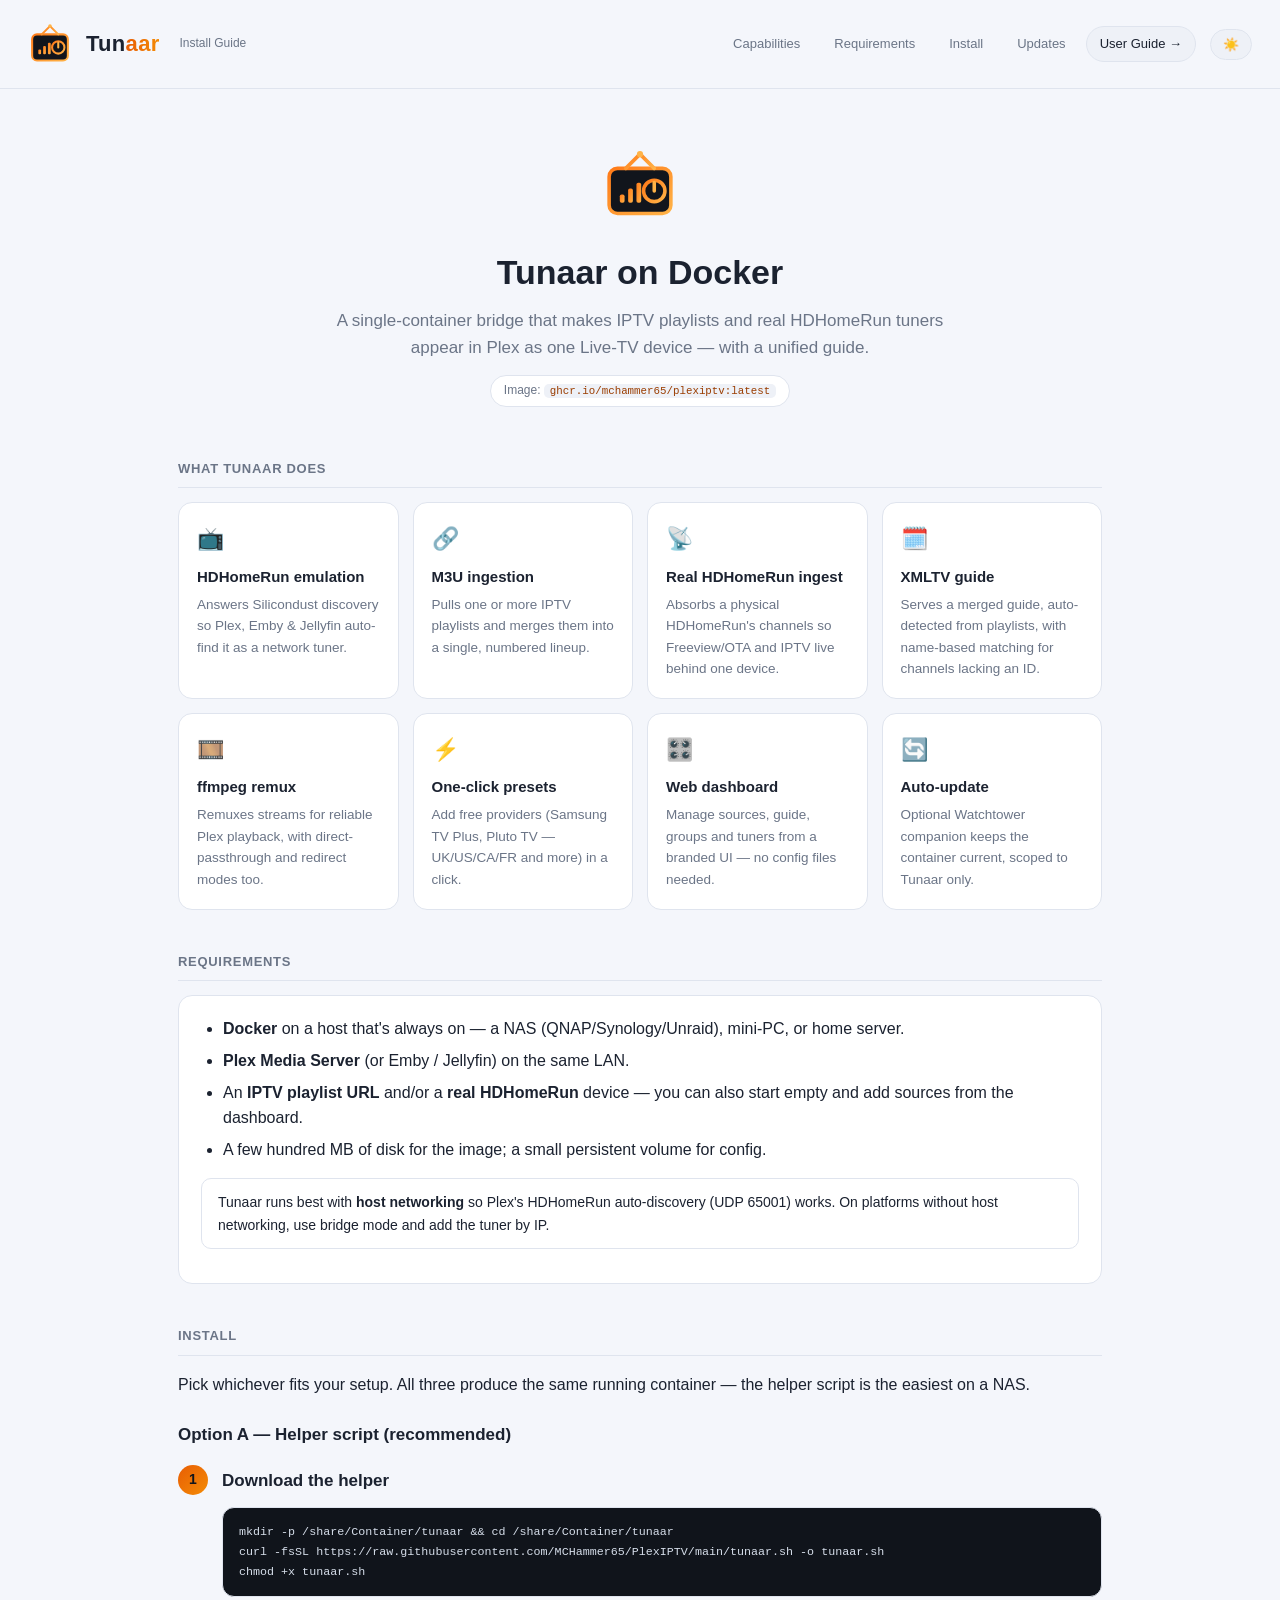
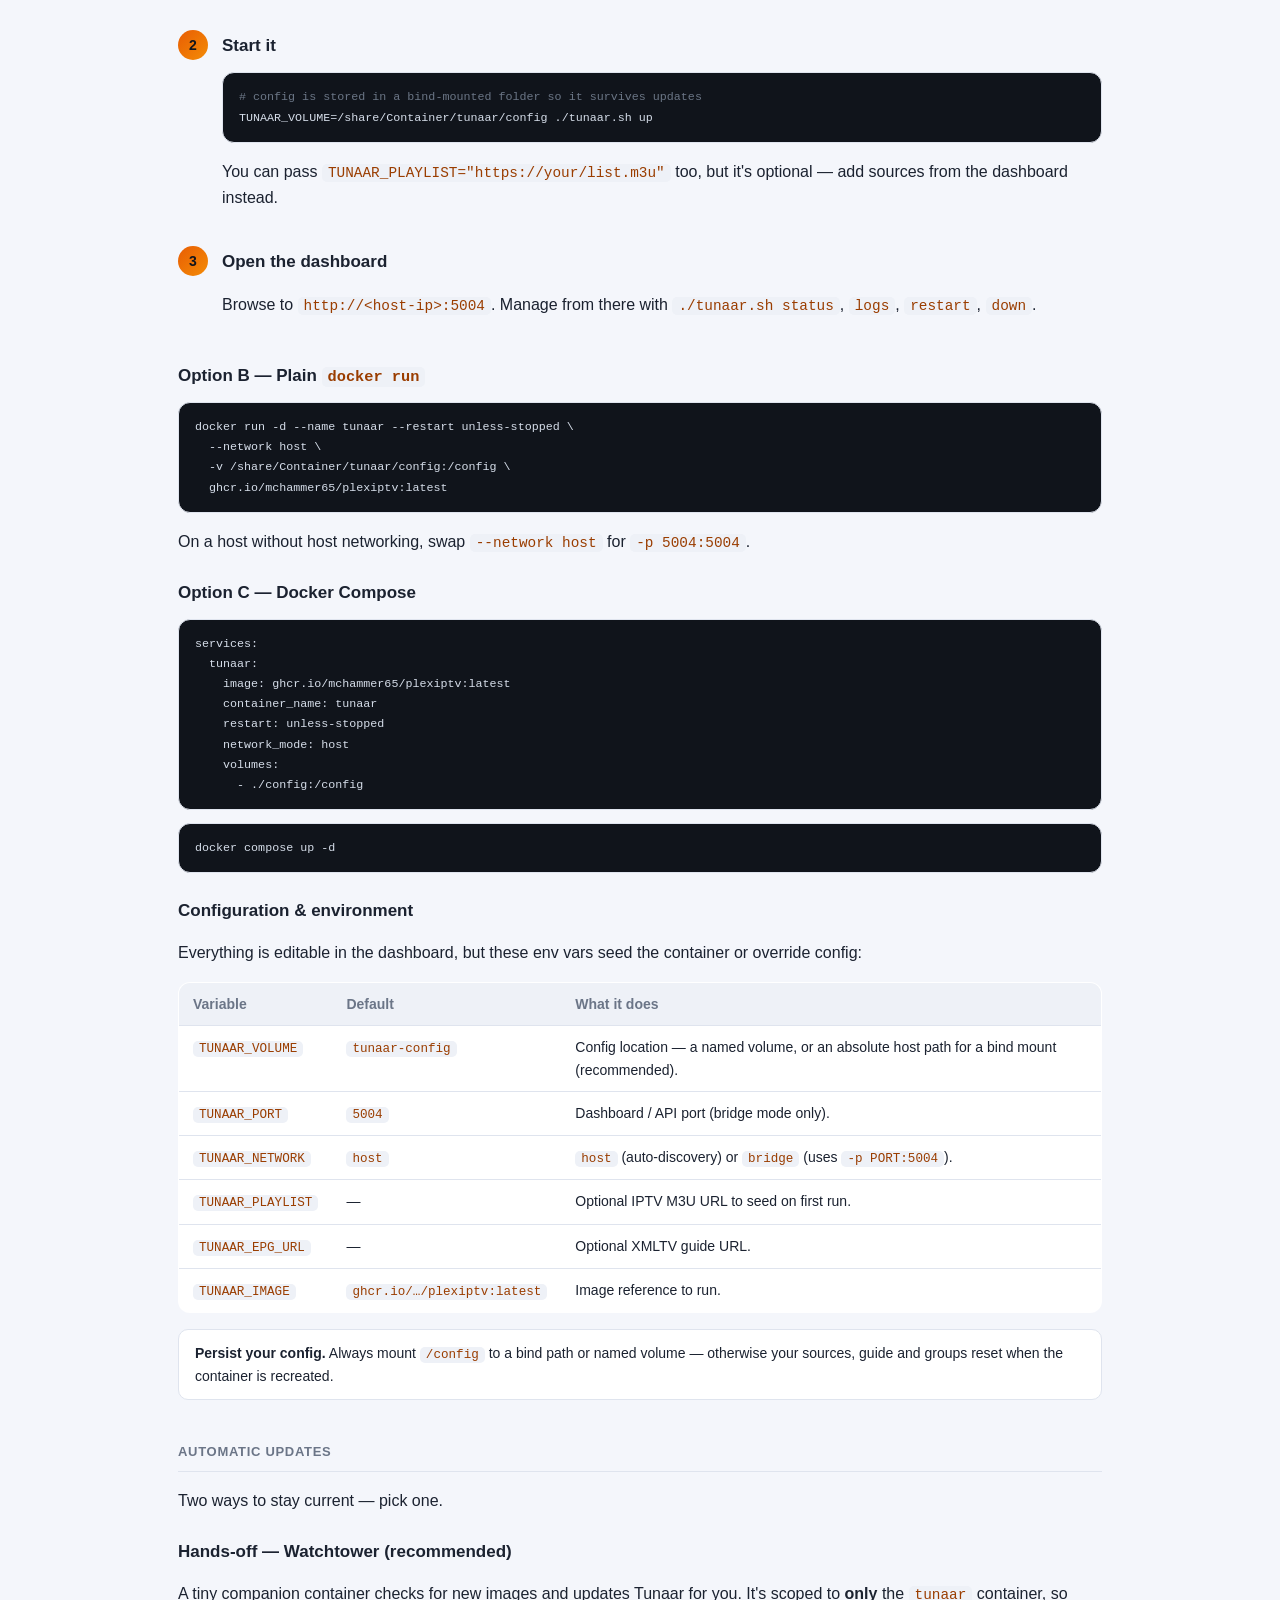
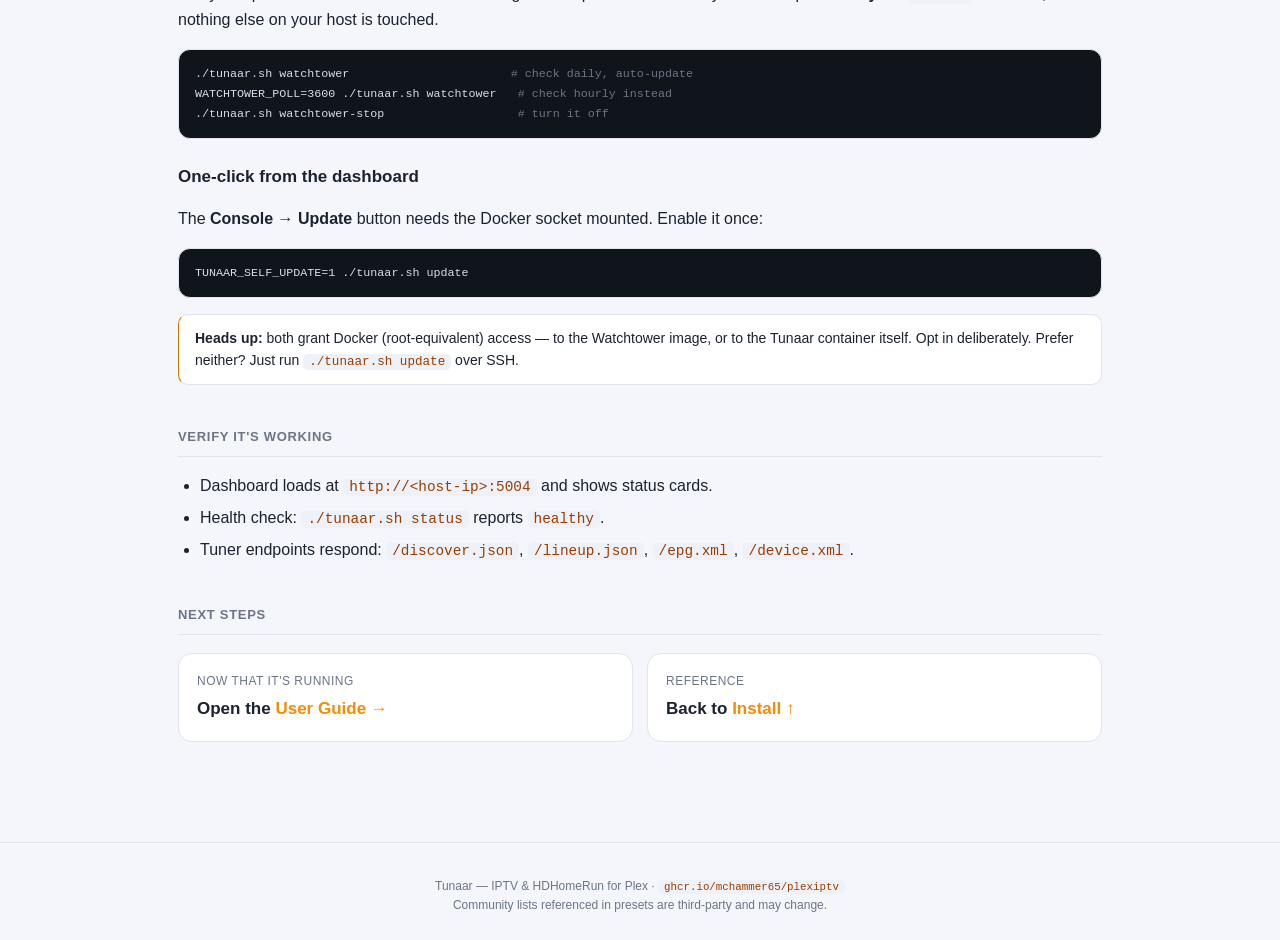
==== docs/install.html @ 4fa31e5b "Add branded HTML install & user guides; more region presets - docs/install.html: branded Docker capa" ====
<!doctype html>
<html lang="en">
<head>
<meta charset="utf-8">
<meta name="viewport" content="width=device-width, initial-scale=1">
<title>Tunaar — Docker Capabilities &amp; Install Guide</title>
<script>
  (function () {
    var s = localStorage.getItem('tunaar-theme');
    if (!s) s = matchMedia('(prefers-color-scheme: light)').matches ? 'light' : 'dark';
    document.documentElement.setAttribute('data-theme', s);
  })();
</script>
<style>
:root{
  --bg:#0c0f14;--bg-glow:#1a2030;--panel:#141923;--panel-2:#1b2230;--line:#273042;
  --text:#e8ecf3;--muted:#8a94a6;--accent:#ff7a18;--accent-2:#ffb347;--ok:#35c46b;
  --warn:#ffb347;--err:#ff5c5c;--code:#ffd9b0;
}
:root[data-theme="light"]{
  --bg:#f4f6fb;--bg-glow:#ffe6cc;--panel:#fff;--panel-2:#eef1f7;--line:#dfe4ee;
  --text:#1b2230;--muted:#6b7587;--accent:#e85d04;--accent-2:#f48c06;--ok:#1f9d57;
  --warn:#c77700;--err:#d64545;--code:#9a3d00;
}
*{box-sizing:border-box}
html{scroll-behavior:smooth}
body{margin:0;font-family:-apple-system,BlinkMacSystemFont,"Segoe UI",Roboto,Helvetica,Arial,sans-serif;
  background:radial-gradient(1200px 600px at 80% -10%,var(--bg-glow) 0%,var(--bg) 55%);
  color:var(--text);min-height:100vh;line-height:1.6}
a{color:var(--accent-2)}
header{display:flex;align-items:center;gap:14px;padding:22px 28px;border-bottom:1px solid var(--line);
  position:sticky;top:0;background:color-mix(in srgb,var(--bg) 88%,transparent);backdrop-filter:blur(8px);z-index:5}
header .logo{width:44px;height:44px}
.brand{font-size:22px;font-weight:700;letter-spacing:.3px}
.brand span{background:linear-gradient(90deg,var(--accent),var(--accent-2));-webkit-background-clip:text;background-clip:text;color:transparent}
.ver{color:var(--muted);font-size:12px;margin-left:6px}
.nav{margin-left:auto;display:flex;gap:6px;flex-wrap:wrap}
.nav a{color:var(--muted);text-decoration:none;font-size:13px;padding:7px 13px;border-radius:999px;border:1px solid transparent}
.nav a:hover{color:var(--text)}
.nav a.cta{border-color:var(--line);background:var(--panel-2);color:var(--text)}
.toggle{background:var(--panel-2);border:1px solid var(--line);color:var(--text);border-radius:999px;
  padding:7px 12px;font-size:13px;cursor:pointer}
.toggle:hover{border-color:var(--accent)}
main{padding:30px 28px 60px;max-width:980px;margin:0 auto}
.hero{text-align:center;padding:28px 0 10px}
.hero h1{font-size:34px;margin:14px 0 8px}
.hero p{color:var(--muted);font-size:17px;max-width:620px;margin:0 auto}
.pill{display:inline-block;margin-top:14px;font-size:12px;color:var(--muted);border:1px solid var(--line);
  border-radius:999px;padding:5px 13px;background:var(--panel)}
h2{font-size:13px;color:var(--muted);text-transform:uppercase;letter-spacing:.7px;margin:42px 0 14px;
  padding-bottom:8px;border-bottom:1px solid var(--line)}
h3{font-size:17px;margin:24px 0 8px}
.cards{display:grid;grid-template-columns:repeat(auto-fit,minmax(220px,1fr));gap:14px}
.card{background:var(--panel);border:1px solid var(--line);border-radius:14px;padding:18px}
.card .ico{font-size:22px}
.card h4{margin:8px 0 5px;font-size:15px}
.card p{margin:0;color:var(--muted);font-size:13.5px}
.panel{background:var(--panel);border:1px solid var(--line);border-radius:14px;padding:4px 22px 18px}
pre{background:#0a0d12;border:1px solid var(--line);border-radius:12px;padding:14px 16px;overflow:auto;
  font-family:ui-monospace,SFMono-Regular,Menlo,Consolas,monospace;font-size:13px;line-height:1.55;color:#d6deea}
:root[data-theme="light"] pre{background:#10141b;color:#d6deea}
code{font-family:ui-monospace,SFMono-Regular,Menlo,Consolas,monospace;font-size:.9em;color:var(--code);
  background:var(--panel-2);padding:1px 6px;border-radius:5px}
pre code{background:none;color:inherit;padding:0}
.cmt{color:#6b7686}
table{width:100%;border-collapse:collapse;background:var(--panel);border:1px solid var(--line);
  border-radius:12px;overflow:hidden;margin-top:6px}
th,td{text-align:left;padding:10px 14px;border-bottom:1px solid var(--line);font-size:14px;vertical-align:top}
th{color:var(--muted);background:var(--panel-2);font-weight:600}
tr:last-child td{border-bottom:none}
.note{border-left:3px solid var(--accent);background:var(--panel);border:1px solid var(--line);
  border-radius:10px;padding:12px 16px;margin:16px 0;font-size:14px}
.note.warn{border-left-color:var(--warn)}
.note b{color:var(--text)}
ol,ul{padding-left:22px}
li{margin:6px 0}
.steps{counter-reset:s;list-style:none;padding:0}
.steps>li{position:relative;padding:0 0 4px 44px;margin:18px 0}
.steps>li::before{counter-increment:s;content:counter(s);position:absolute;left:0;top:-2px;width:30px;height:30px;
  border-radius:50%;background:linear-gradient(135deg,var(--accent),var(--accent-2));color:#11151c;
  font-weight:700;display:flex;align-items:center;justify-content:center;font-size:14px}
.steps>li h3{margin:2px 0 6px}
footer{color:var(--muted);font-size:12px;text-align:center;padding:34px;border-top:1px solid var(--line);margin-top:40px}
.bignav{display:flex;gap:14px;flex-wrap:wrap;margin-top:18px}
.bignav a{flex:1;min-width:220px;text-decoration:none;background:var(--panel);border:1px solid var(--line);
  border-radius:14px;padding:18px;color:var(--text)}
.bignav a:hover{border-color:var(--accent)}
.bignav .k{color:var(--muted);font-size:12px;text-transform:uppercase;letter-spacing:.5px}
.bignav .t{font-size:17px;font-weight:600;margin-top:4px}
.bignav .t span{color:var(--accent-2)}
</style>
</head>
<body>
<header>
  <svg class="logo" xmlns="http://www.w3.org/2000/svg" viewBox="0 0 64 64" role="img" aria-label="Tunaar">
    <defs><linearGradient id="g" x1="0" y1="0" x2="1" y2="1"><stop offset="0" stop-color="#ff7a18"/><stop offset="1" stop-color="#ffb347"/></linearGradient></defs>
    <rect x="6" y="18" width="52" height="38" rx="7" fill="#11151c" stroke="url(#g)" stroke-width="3"/>
    <path d="M20 18 L32 6 L44 18" fill="none" stroke="url(#g)" stroke-width="3" stroke-linecap="round" stroke-linejoin="round"/>
    <circle cx="32" cy="6" r="2.6" fill="#ffb347"/>
    <circle cx="44" cy="37" r="9" fill="none" stroke="url(#g)" stroke-width="3"/>
    <line x1="44" y1="37" x2="44" y2="30" stroke="#ffb347" stroke-width="3" stroke-linecap="round"/>
    <rect x="15" y="40" width="4" height="7" rx="1.5" fill="url(#g)"/>
    <rect x="22" y="35" width="4" height="12" rx="1.5" fill="url(#g)"/>
    <rect x="29" y="30" width="4" height="17" rx="1.5" fill="url(#g)"/>
  </svg>
  <div class="brand">Tun<span>aar</span></div>
  <span class="ver">Install Guide</span>
  <nav class="nav">
    <a href="#capabilities">Capabilities</a>
    <a href="#requirements">Requirements</a>
    <a href="#install">Install</a>
    <a href="#updates">Updates</a>
    <a class="cta" href="user-guide.html">User Guide →</a>
  </nav>
  <button class="toggle" id="tg">🌙</button>
</header>

<main>
  <section class="hero">
    <svg width="76" height="76" xmlns="http://www.w3.org/2000/svg" viewBox="0 0 64 64" aria-hidden="true">
      <use href="#g"/>
      <rect x="6" y="18" width="52" height="38" rx="7" fill="#11151c" stroke="url(#g)" stroke-width="3"/>
      <path d="M20 18 L32 6 L44 18" fill="none" stroke="url(#g)" stroke-width="3" stroke-linecap="round" stroke-linejoin="round"/>
      <circle cx="32" cy="6" r="2.6" fill="#ffb347"/>
      <circle cx="44" cy="37" r="9" fill="none" stroke="url(#g)" stroke-width="3"/>
      <line x1="44" y1="37" x2="44" y2="30" stroke="#ffb347" stroke-width="3" stroke-linecap="round"/>
      <rect x="15" y="40" width="4" height="7" rx="1.5" fill="url(#g)"/>
      <rect x="22" y="35" width="4" height="12" rx="1.5" fill="url(#g)"/>
      <rect x="29" y="30" width="4" height="17" rx="1.5" fill="url(#g)"/>
    </svg>
    <h1>Tunaar on Docker</h1>
    <p>A single-container bridge that makes IPTV playlists and real HDHomeRun tuners
       appear in Plex as one Live-TV device — with a unified guide.</p>
    <div class="pill">Image: <code>ghcr.io/mchammer65/plexiptv:latest</code></div>
  </section>

  <h2 id="capabilities">What Tunaar does</h2>
  <div class="cards">
    <div class="card"><div class="ico">📺</div><h4>HDHomeRun emulation</h4><p>Answers Silicondust discovery so Plex, Emby &amp; Jellyfin auto-find it as a network tuner.</p></div>
    <div class="card"><div class="ico">🔗</div><h4>M3U ingestion</h4><p>Pulls one or more IPTV playlists and merges them into a single, numbered lineup.</p></div>
    <div class="card"><div class="ico">📡</div><h4>Real HDHomeRun ingest</h4><p>Absorbs a physical HDHomeRun's channels so Freeview/OTA and IPTV live behind one device.</p></div>
    <div class="card"><div class="ico">🗓️</div><h4>XMLTV guide</h4><p>Serves a merged guide, auto-detected from playlists, with name-based matching for channels lacking an ID.</p></div>
    <div class="card"><div class="ico">🎞️</div><h4>ffmpeg remux</h4><p>Remuxes streams for reliable Plex playback, with direct-passthrough and redirect modes too.</p></div>
    <div class="card"><div class="ico">⚡</div><h4>One-click presets</h4><p>Add free providers (Samsung TV Plus, Pluto TV — UK/US/CA/FR and more) in a click.</p></div>
    <div class="card"><div class="ico">🎛️</div><h4>Web dashboard</h4><p>Manage sources, guide, groups and tuners from a branded UI — no config files needed.</p></div>
    <div class="card"><div class="ico">🔄</div><h4>Auto-update</h4><p>Optional Watchtower companion keeps the container current, scoped to Tunaar only.</p></div>
  </div>

  <h2 id="requirements">Requirements</h2>
  <div class="panel">
    <ul>
      <li><b>Docker</b> on a host that's always on — a NAS (QNAP/Synology/Unraid), mini-PC, or home server.</li>
      <li><b>Plex Media Server</b> (or Emby / Jellyfin) on the same LAN.</li>
      <li>An <b>IPTV playlist URL</b> and/or a <b>real HDHomeRun</b> device — you can also start empty and add sources from the dashboard.</li>
      <li>A few hundred MB of disk for the image; a small persistent volume for config.</li>
    </ul>
    <div class="note">Tunaar runs best with <b>host networking</b> so Plex's HDHomeRun auto-discovery (UDP 65001) works. On platforms without host networking, use bridge mode and add the tuner by IP.</div>
  </div>

  <h2 id="install">Install</h2>
  <p>Pick whichever fits your setup. All three produce the same running container — the helper script is the easiest on a NAS.</p>

  <h3>Option A — Helper script (recommended)</h3>
  <ol class="steps">
    <li>
      <h3>Download the helper</h3>
      <pre><code>mkdir -p /share/Container/tunaar &amp;&amp; cd /share/Container/tunaar
curl -fsSL https://raw.githubusercontent.com/MCHammer65/PlexIPTV/main/tunaar.sh -o tunaar.sh
chmod +x tunaar.sh</code></pre>
    </li>
    <li>
      <h3>Start it</h3>
      <pre><code><span class="cmt"># config is stored in a bind-mounted folder so it survives updates</span>
TUNAAR_VOLUME=/share/Container/tunaar/config ./tunaar.sh up</code></pre>
      <p>You can pass <code>TUNAAR_PLAYLIST="https://your/list.m3u"</code> too, but it's optional — add sources from the dashboard instead.</p>
    </li>
    <li>
      <h3>Open the dashboard</h3>
      <p>Browse to <code>http://&lt;host-ip&gt;:5004</code>. Manage from there with <code>./tunaar.sh status</code>, <code>logs</code>, <code>restart</code>, <code>down</code>.</p>
    </li>
  </ol>

  <h3>Option B — Plain <code>docker run</code></h3>
  <pre><code>docker run -d --name tunaar --restart unless-stopped \
  --network host \
  -v /share/Container/tunaar/config:/config \
  ghcr.io/mchammer65/plexiptv:latest</code></pre>
  <p>On a host without host networking, swap <code>--network host</code> for <code>-p 5004:5004</code>.</p>

  <h3>Option C — Docker Compose</h3>
  <pre><code>services:
  tunaar:
    image: ghcr.io/mchammer65/plexiptv:latest
    container_name: tunaar
    restart: unless-stopped
    network_mode: host
    volumes:
      - ./config:/config</code></pre>
  <pre><code>docker compose up -d</code></pre>

  <h3>Configuration &amp; environment</h3>
  <p>Everything is editable in the dashboard, but these env vars seed the container or override config:</p>
  <table>
    <tr><th>Variable</th><th>Default</th><th>What it does</th></tr>
    <tr><td><code>TUNAAR_VOLUME</code></td><td><code>tunaar-config</code></td><td>Config location — a named volume, or an absolute host path for a bind mount (recommended).</td></tr>
    <tr><td><code>TUNAAR_PORT</code></td><td><code>5004</code></td><td>Dashboard / API port (bridge mode only).</td></tr>
    <tr><td><code>TUNAAR_NETWORK</code></td><td><code>host</code></td><td><code>host</code> (auto-discovery) or <code>bridge</code> (uses <code>-p PORT:5004</code>).</td></tr>
    <tr><td><code>TUNAAR_PLAYLIST</code></td><td>—</td><td>Optional IPTV M3U URL to seed on first run.</td></tr>
    <tr><td><code>TUNAAR_EPG_URL</code></td><td>—</td><td>Optional XMLTV guide URL.</td></tr>
    <tr><td><code>TUNAAR_IMAGE</code></td><td><code>ghcr.io/…/plexiptv:latest</code></td><td>Image reference to run.</td></tr>
  </table>
  <div class="note"><b>Persist your config.</b> Always mount <code>/config</code> to a bind path or named volume — otherwise your sources, guide and groups reset when the container is recreated.</div>

  <h2 id="updates">Automatic updates</h2>
  <p>Two ways to stay current — pick one.</p>

  <h3>Hands-off — Watchtower (recommended)</h3>
  <p>A tiny companion container checks for new images and updates Tunaar for you. It's scoped to <b>only</b> the <code>tunaar</code> container, so nothing else on your host is touched.</p>
  <pre><code>./tunaar.sh watchtower                       <span class="cmt"># check daily, auto-update</span>
WATCHTOWER_POLL=3600 ./tunaar.sh watchtower   <span class="cmt"># check hourly instead</span>
./tunaar.sh watchtower-stop                   <span class="cmt"># turn it off</span></code></pre>

  <h3>One-click from the dashboard</h3>
  <p>The <b>Console → Update</b> button needs the Docker socket mounted. Enable it once:</p>
  <pre><code>TUNAAR_SELF_UPDATE=1 ./tunaar.sh update</code></pre>
  <div class="note warn"><b>Heads up:</b> both grant Docker (root-equivalent) access — to the Watchtower image, or to the Tunaar container itself. Opt in deliberately. Prefer neither? Just run <code>./tunaar.sh update</code> over SSH.</div>

  <h2>Verify it's working</h2>
  <ul>
    <li>Dashboard loads at <code>http://&lt;host-ip&gt;:5004</code> and shows status cards.</li>
    <li>Health check: <code>./tunaar.sh status</code> reports <code>healthy</code>.</li>
    <li>Tuner endpoints respond: <code>/discover.json</code>, <code>/lineup.json</code>, <code>/epg.xml</code>, <code>/device.xml</code>.</li>
  </ul>

  <h2>Next steps</h2>
  <div class="bignav">
    <a href="user-guide.html"><div class="k">Now that it's running</div><div class="t">Open the <span>User Guide →</span></div></a>
    <a href="#install"><div class="k">Reference</div><div class="t">Back to <span>Install ↑</span></div></a>
  </div>
</main>

<footer>
  Tunaar — IPTV &amp; HDHomeRun for Plex · <code>ghcr.io/mchammer65/plexiptv</code><br>
  Community lists referenced in presets are third-party and may change.
</footer>

<script>
  var t=document.getElementById('tg');
  function paint(){t.textContent=document.documentElement.getAttribute('data-theme')==='light'?'☀️':'🌙';}
  paint();
  t.addEventListener('click',function(){
    var n=document.documentElement.getAttribute('data-theme')==='light'?'dark':'light';
    document.documentElement.setAttribute('data-theme',n);
    localStorage.setItem('tunaar-theme',n);paint();
  });
</script>
</body>
</html>
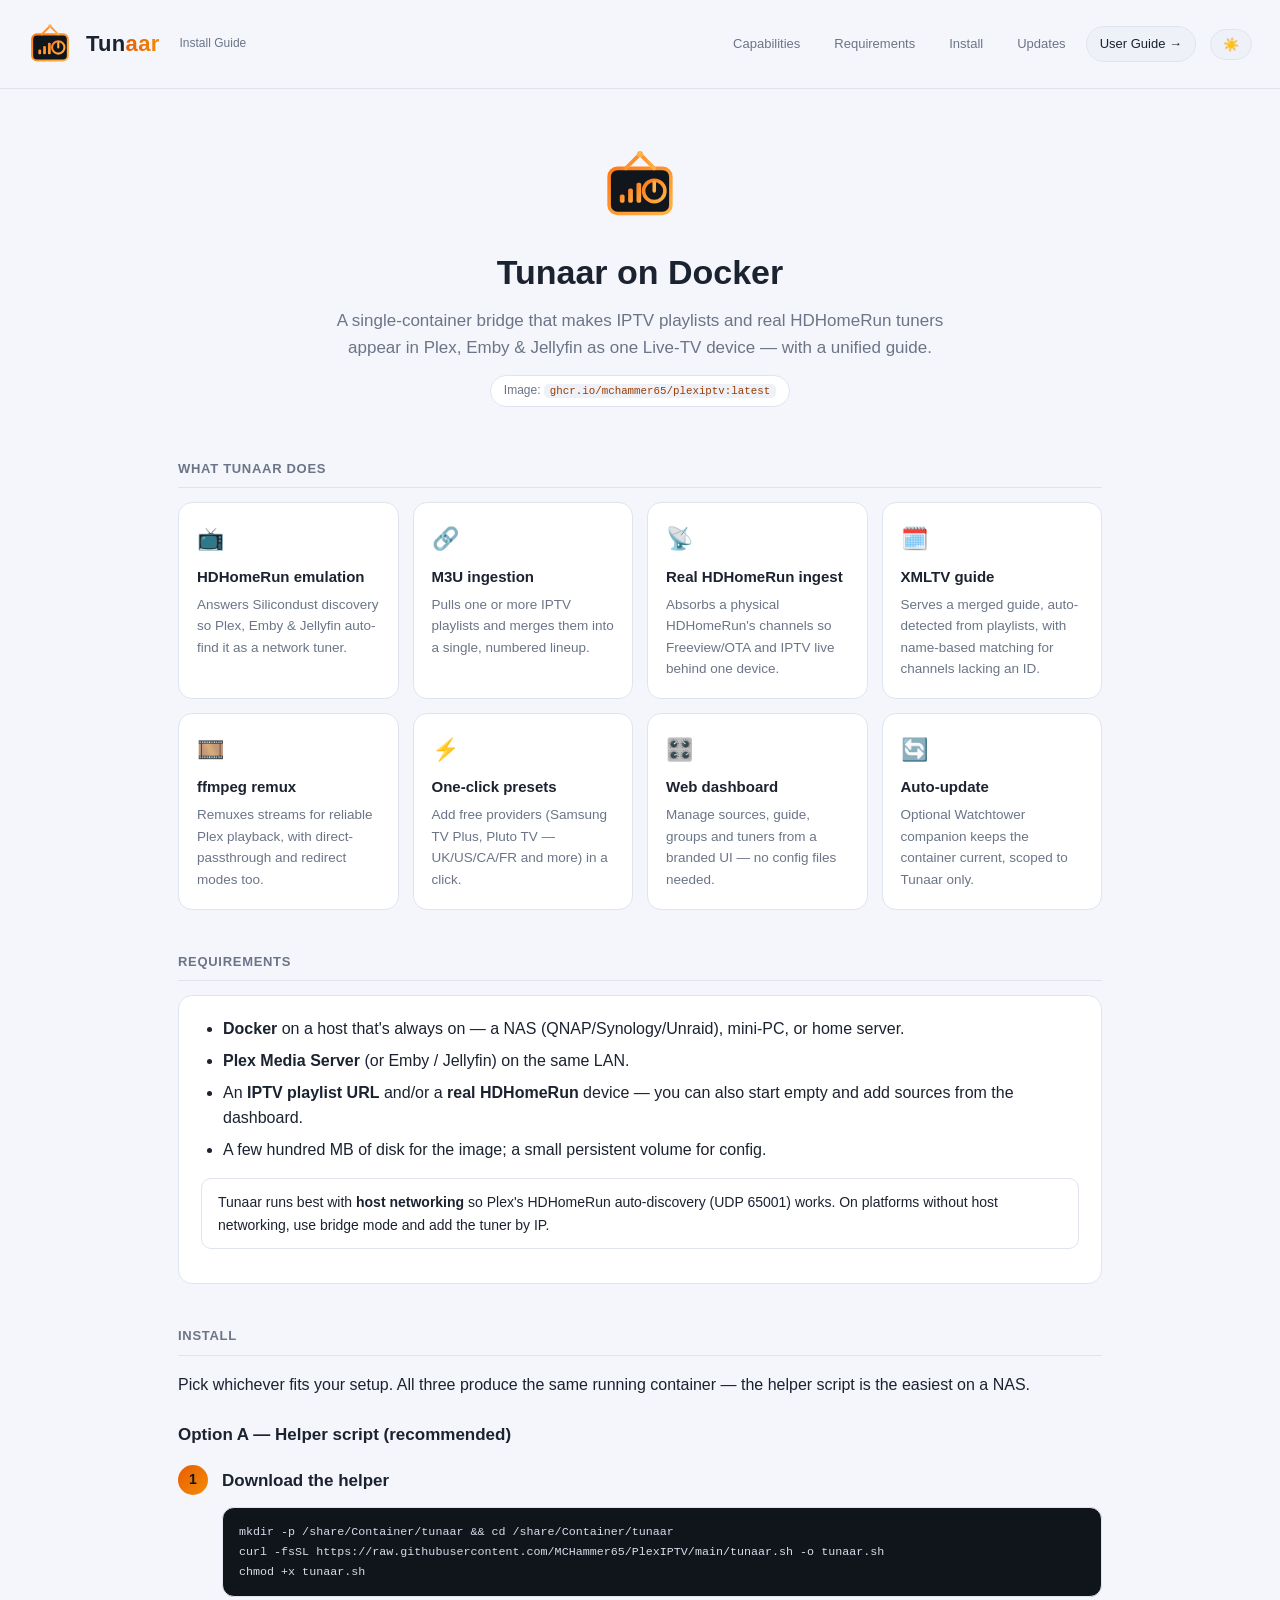
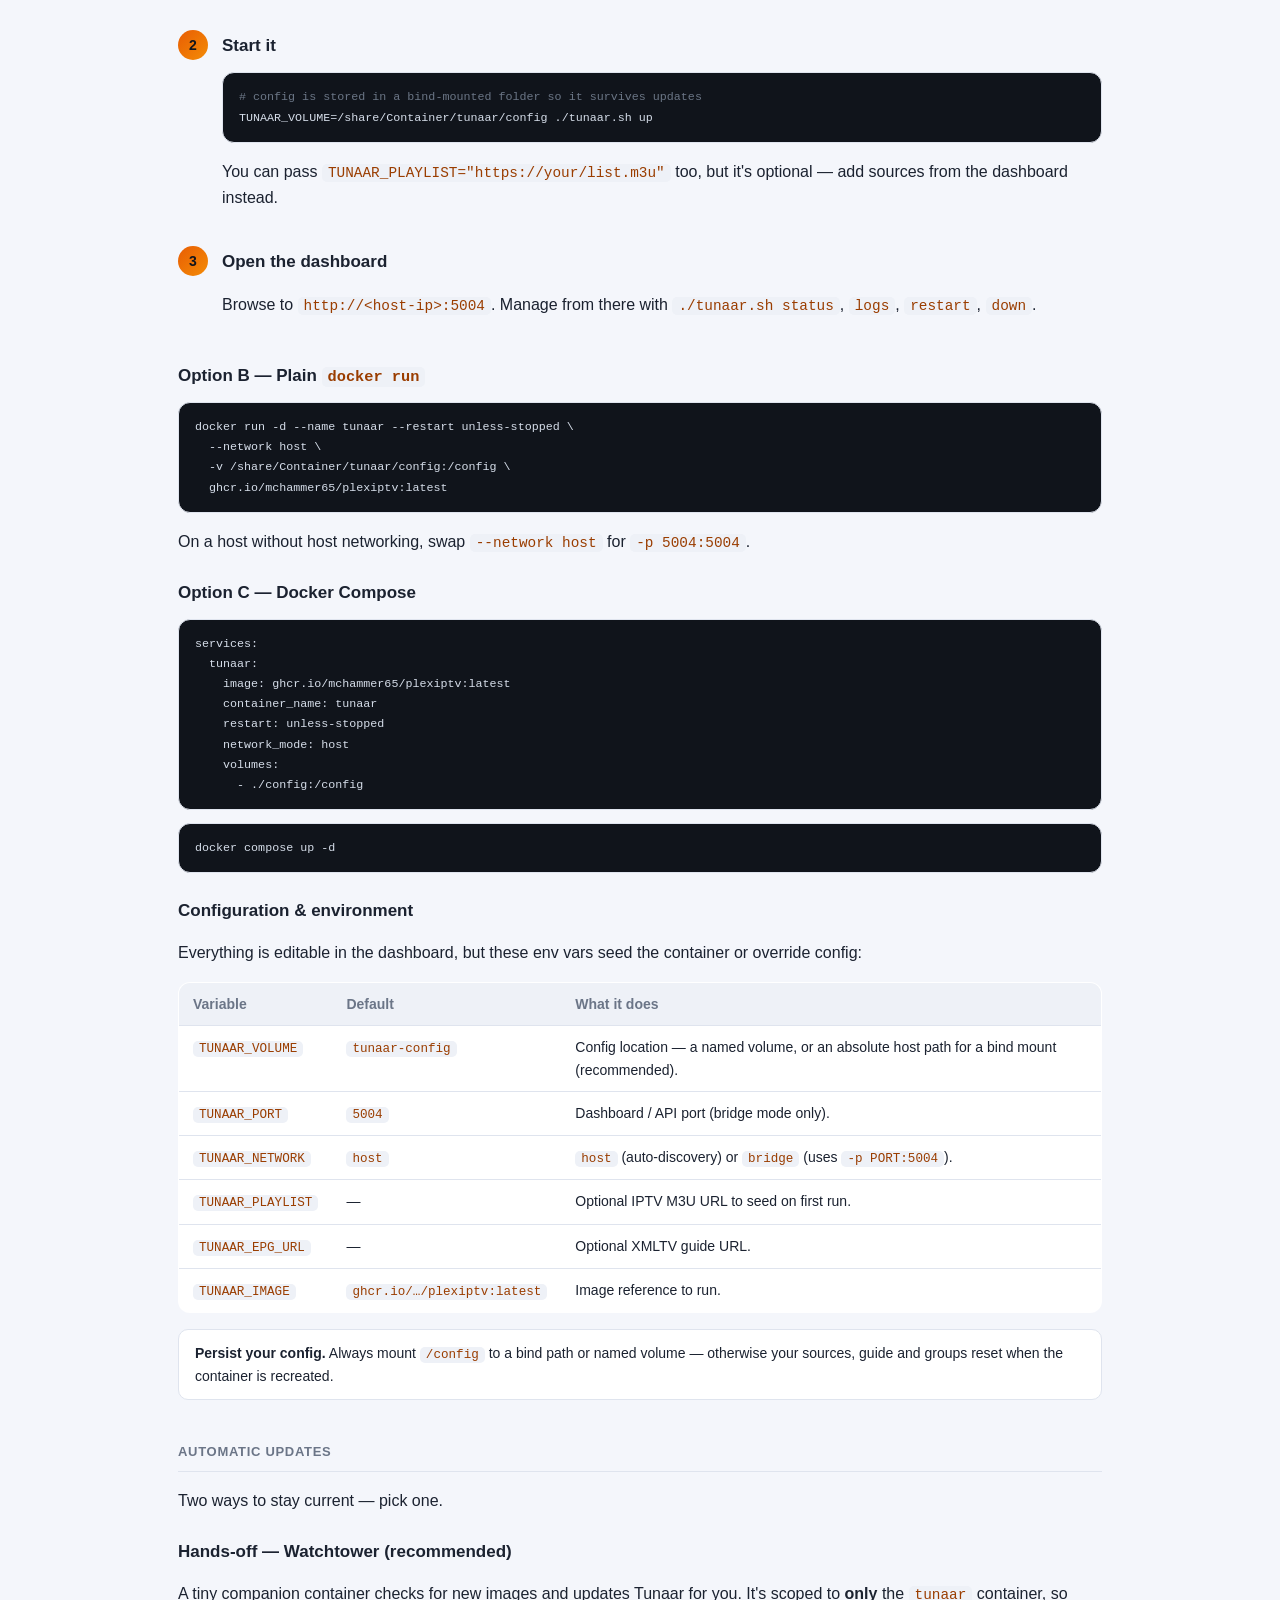
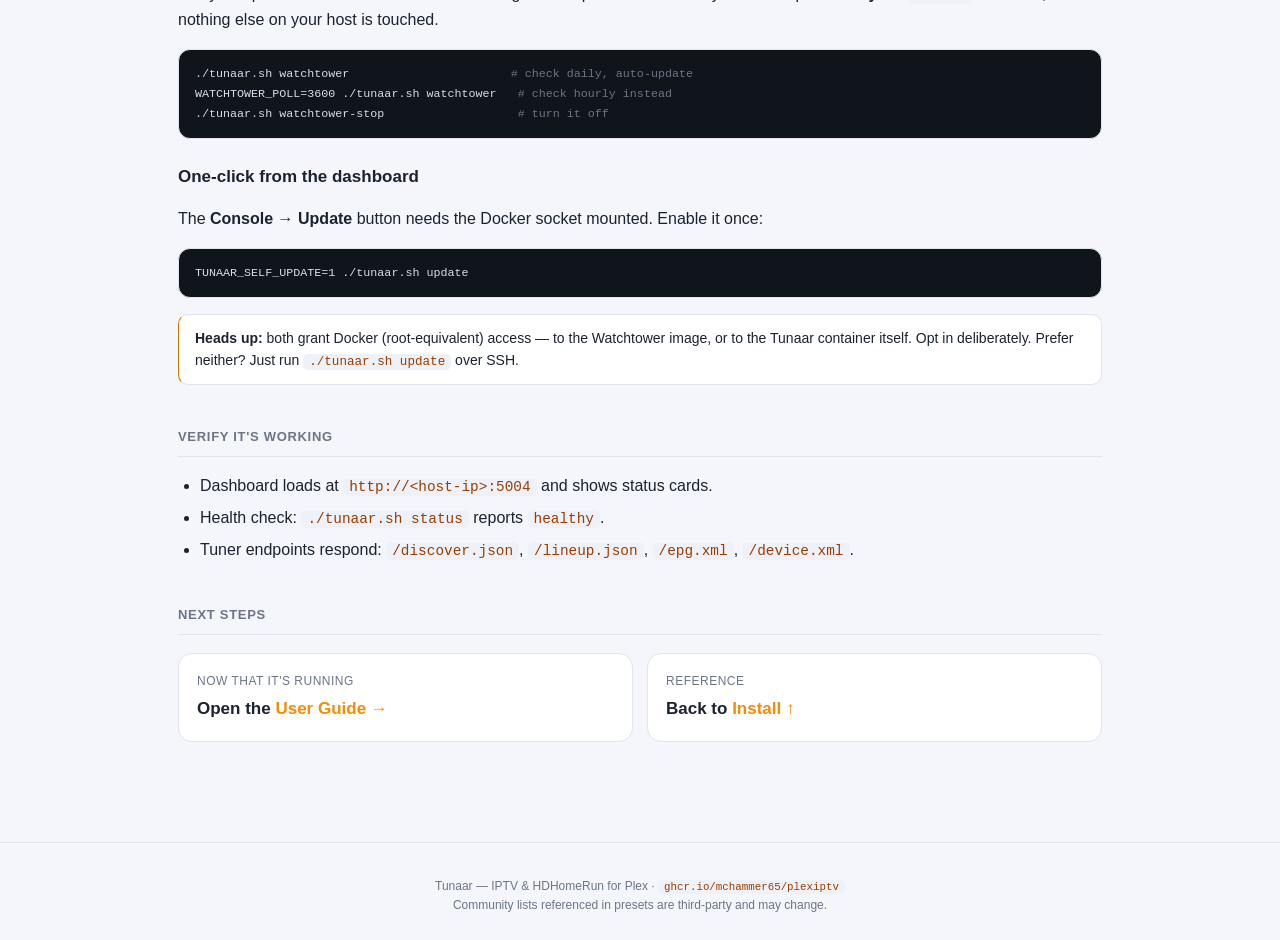
==== commit e6339604: "docs: document native Jellyfin & Emby support Tunaar's HDHomeRun + XMLTV emulation is ingested nativ" ====
--- a/docs/install.html
+++ b/docs/install.html
@@ -130,7 +130,7 @@
     </svg>
     <h1>Tunaar on Docker</h1>
     <p>A single-container bridge that makes IPTV playlists and real HDHomeRun tuners
-       appear in Plex as one Live-TV device — with a unified guide.</p>
+       appear in Plex, Emby &amp; Jellyfin as one Live-TV device — with a unified guide.</p>
     <div class="pill">Image: <code>ghcr.io/mchammer65/plexiptv:latest</code></div>
   </section>
 
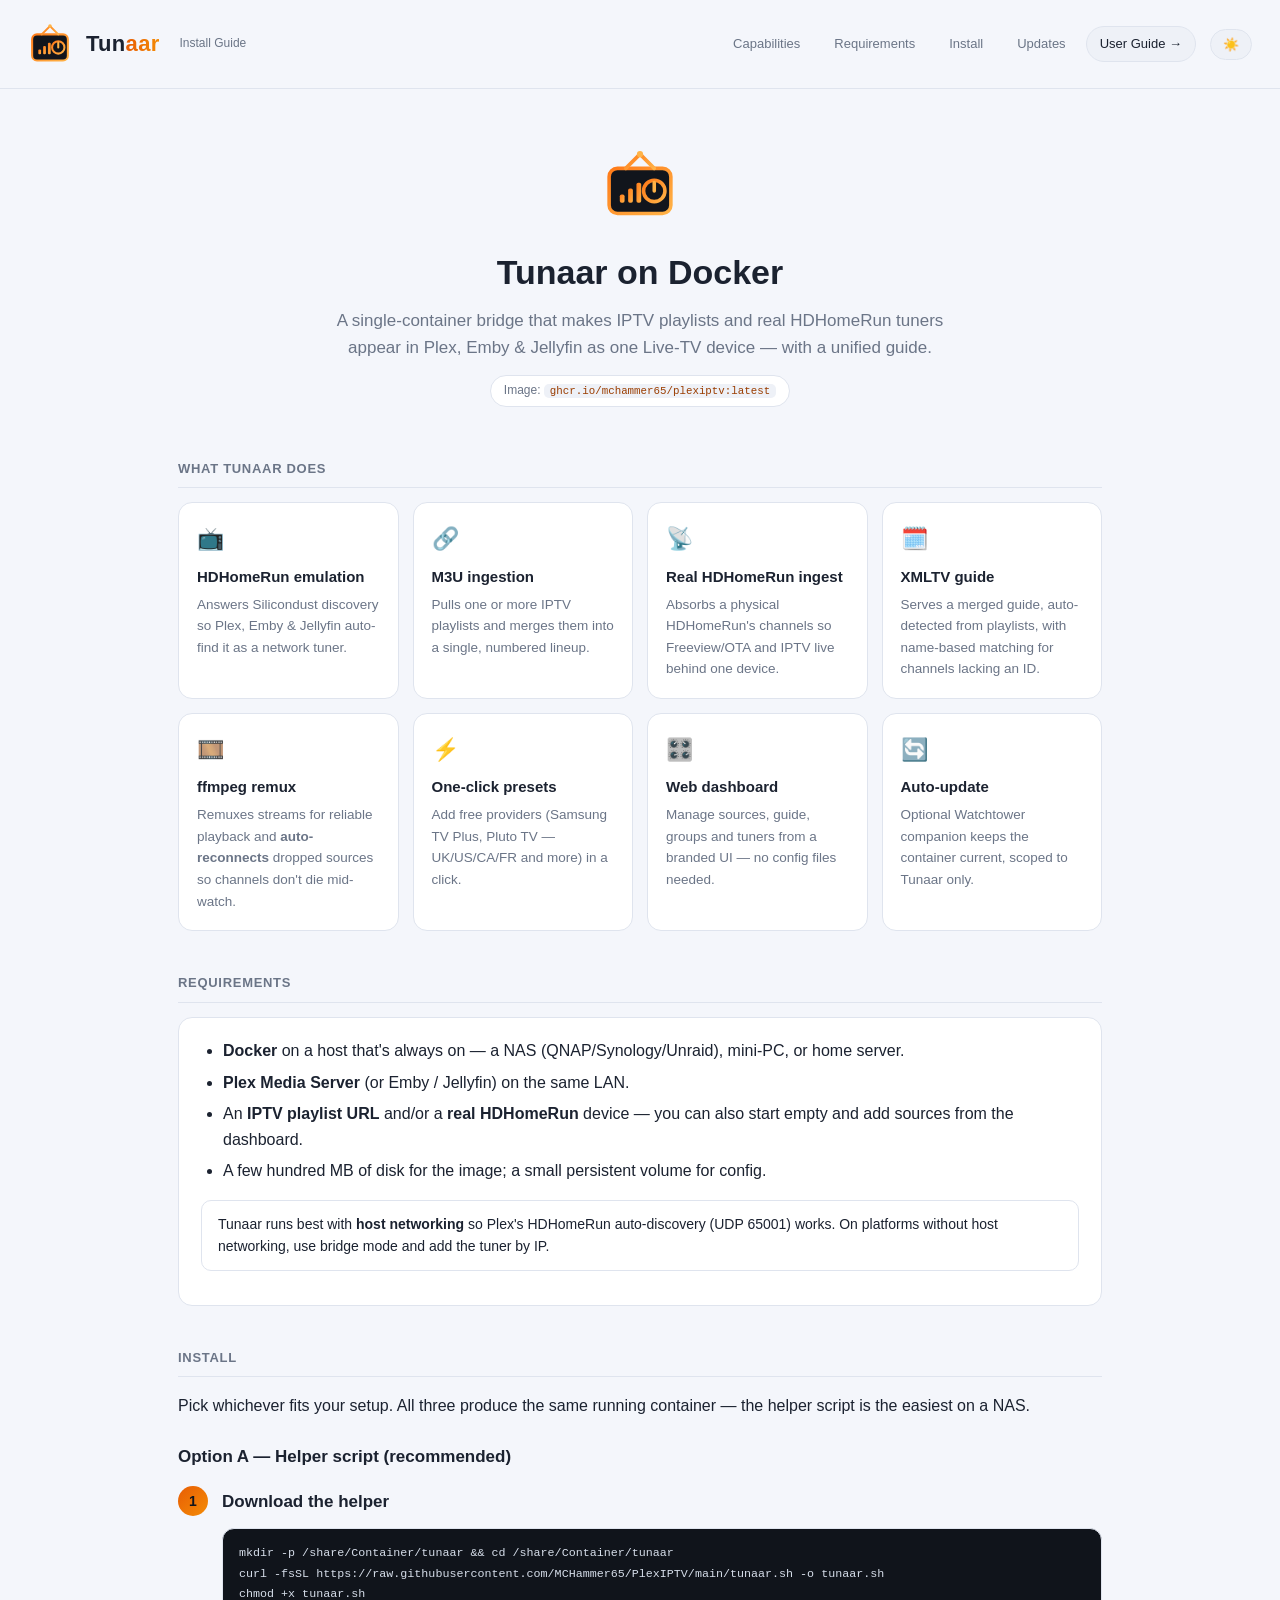
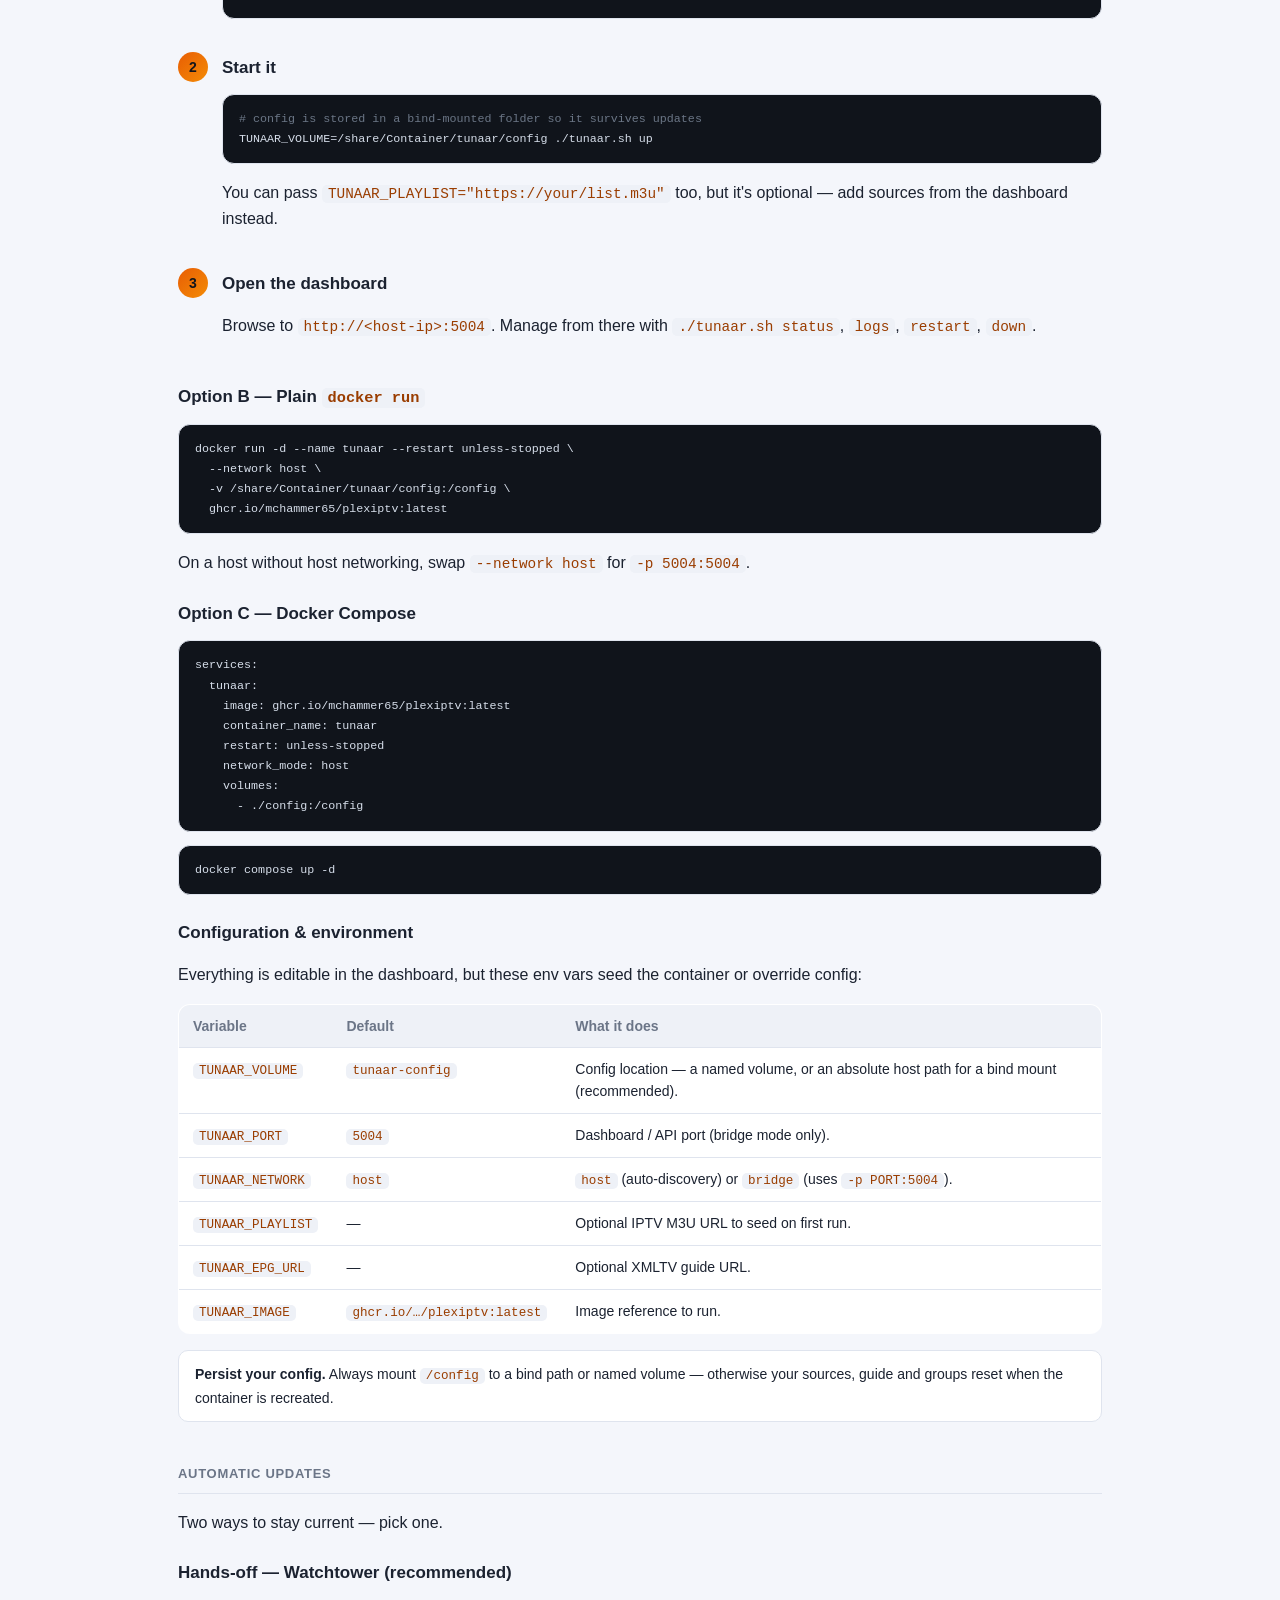
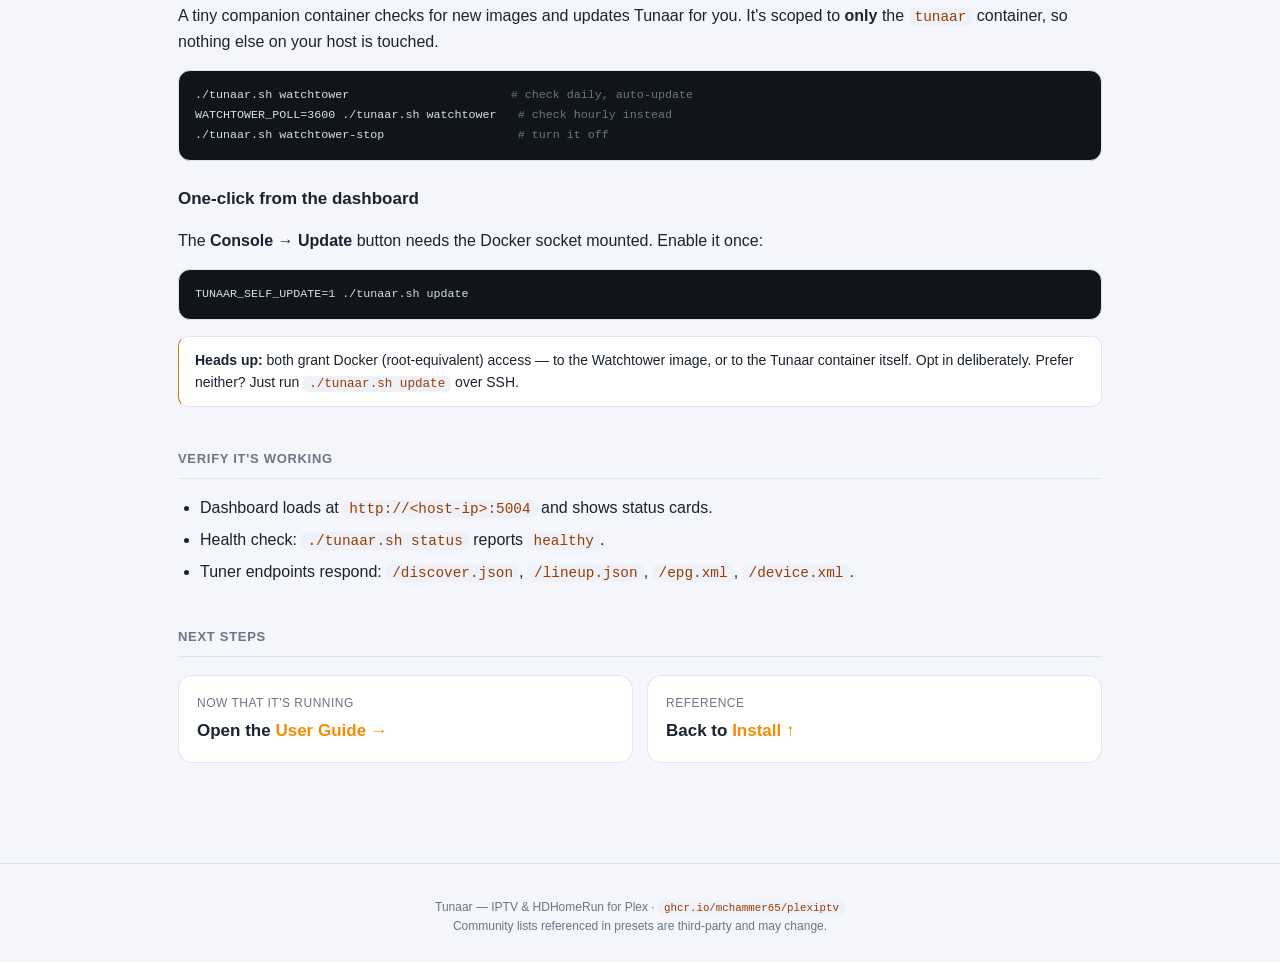
==== commit 644ccf90: "proxy: auto-reconnect/stabilise streams across source drops Add proxy.stabilize(): a supervisor that" ====
--- a/docs/install.html
+++ b/docs/install.html
@@ -140,7 +140,7 @@
     <div class="card"><div class="ico">🔗</div><h4>M3U ingestion</h4><p>Pulls one or more IPTV playlists and merges them into a single, numbered lineup.</p></div>
     <div class="card"><div class="ico">📡</div><h4>Real HDHomeRun ingest</h4><p>Absorbs a physical HDHomeRun's channels so Freeview/OTA and IPTV live behind one device.</p></div>
     <div class="card"><div class="ico">🗓️</div><h4>XMLTV guide</h4><p>Serves a merged guide, auto-detected from playlists, with name-based matching for channels lacking an ID.</p></div>
-    <div class="card"><div class="ico">🎞️</div><h4>ffmpeg remux</h4><p>Remuxes streams for reliable Plex playback, with direct-passthrough and redirect modes too.</p></div>
+    <div class="card"><div class="ico">🎞️</div><h4>ffmpeg remux</h4><p>Remuxes streams for reliable playback and <b>auto-reconnects</b> dropped sources so channels don't die mid-watch.</p></div>
     <div class="card"><div class="ico">⚡</div><h4>One-click presets</h4><p>Add free providers (Samsung TV Plus, Pluto TV — UK/US/CA/FR and more) in a click.</p></div>
     <div class="card"><div class="ico">🎛️</div><h4>Web dashboard</h4><p>Manage sources, guide, groups and tuners from a branded UI — no config files needed.</p></div>
     <div class="card"><div class="ico">🔄</div><h4>Auto-update</h4><p>Optional Watchtower companion keeps the container current, scoped to Tunaar only.</p></div>
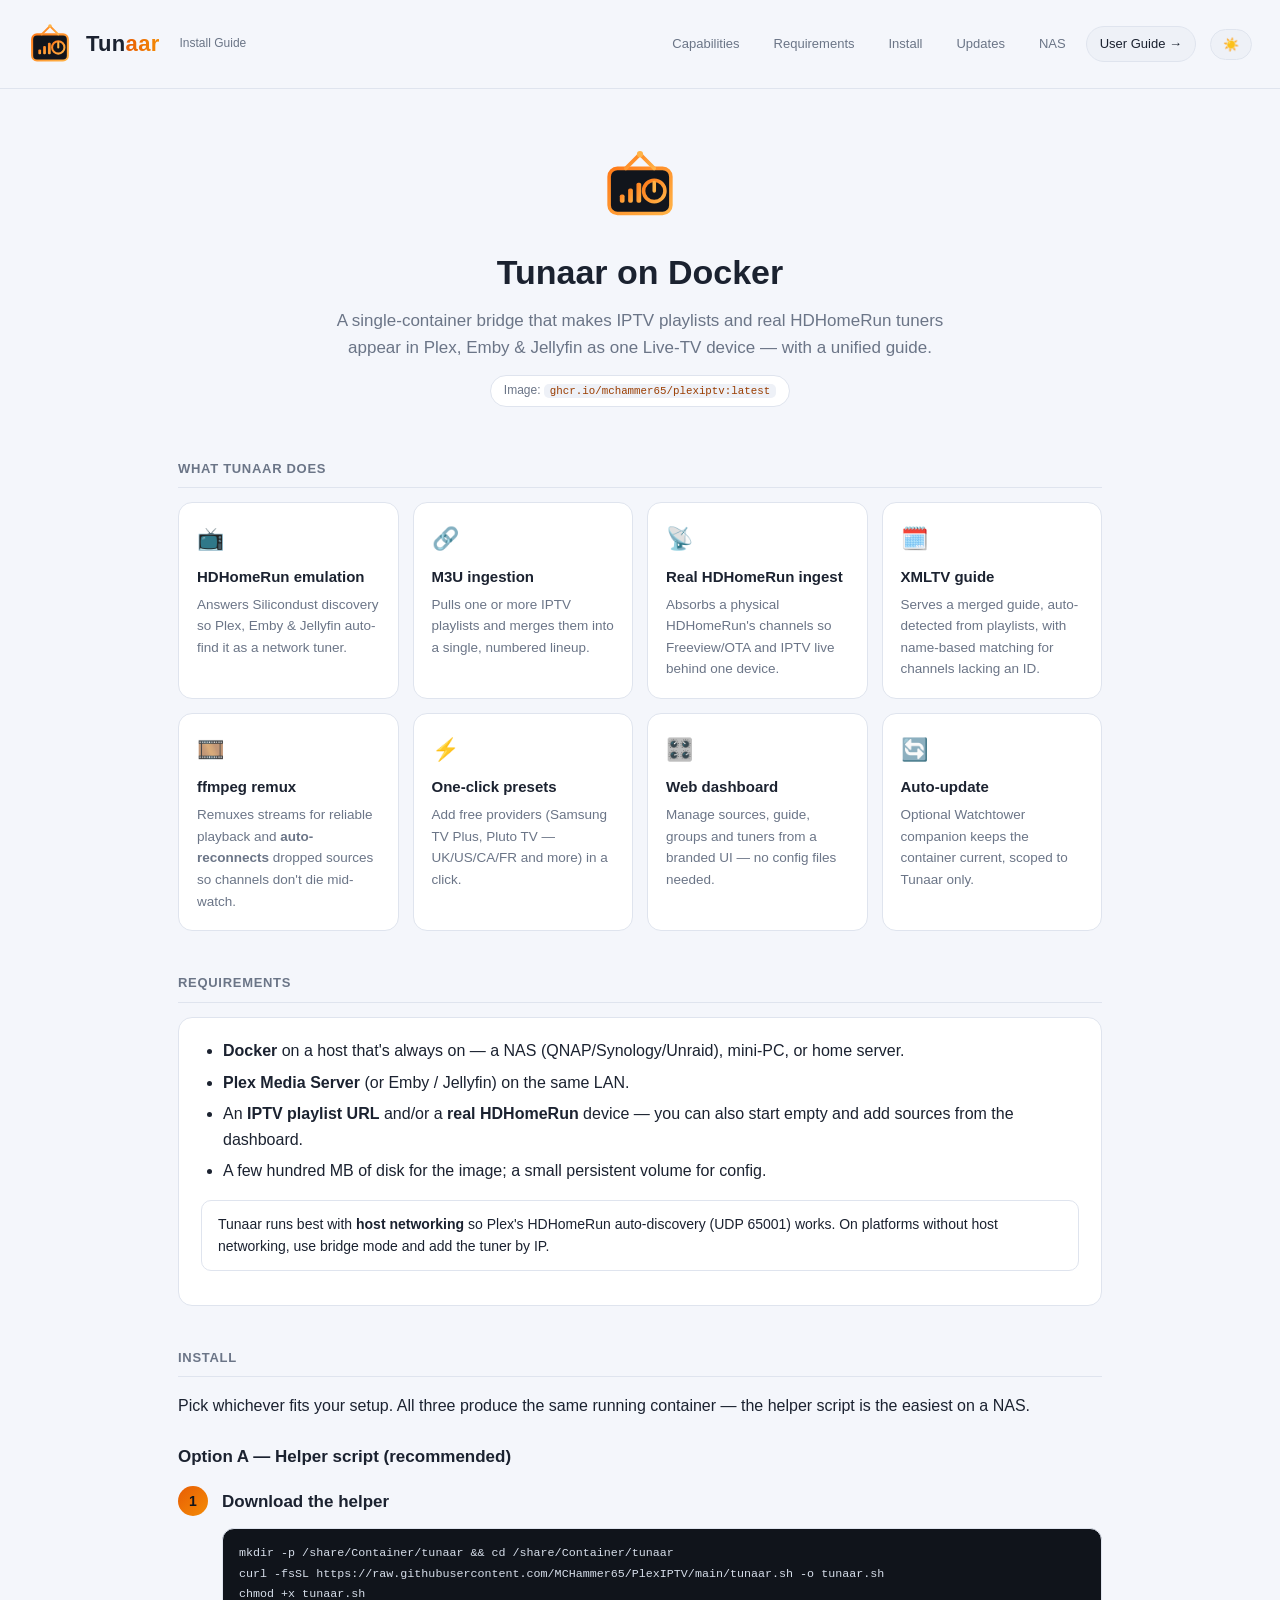
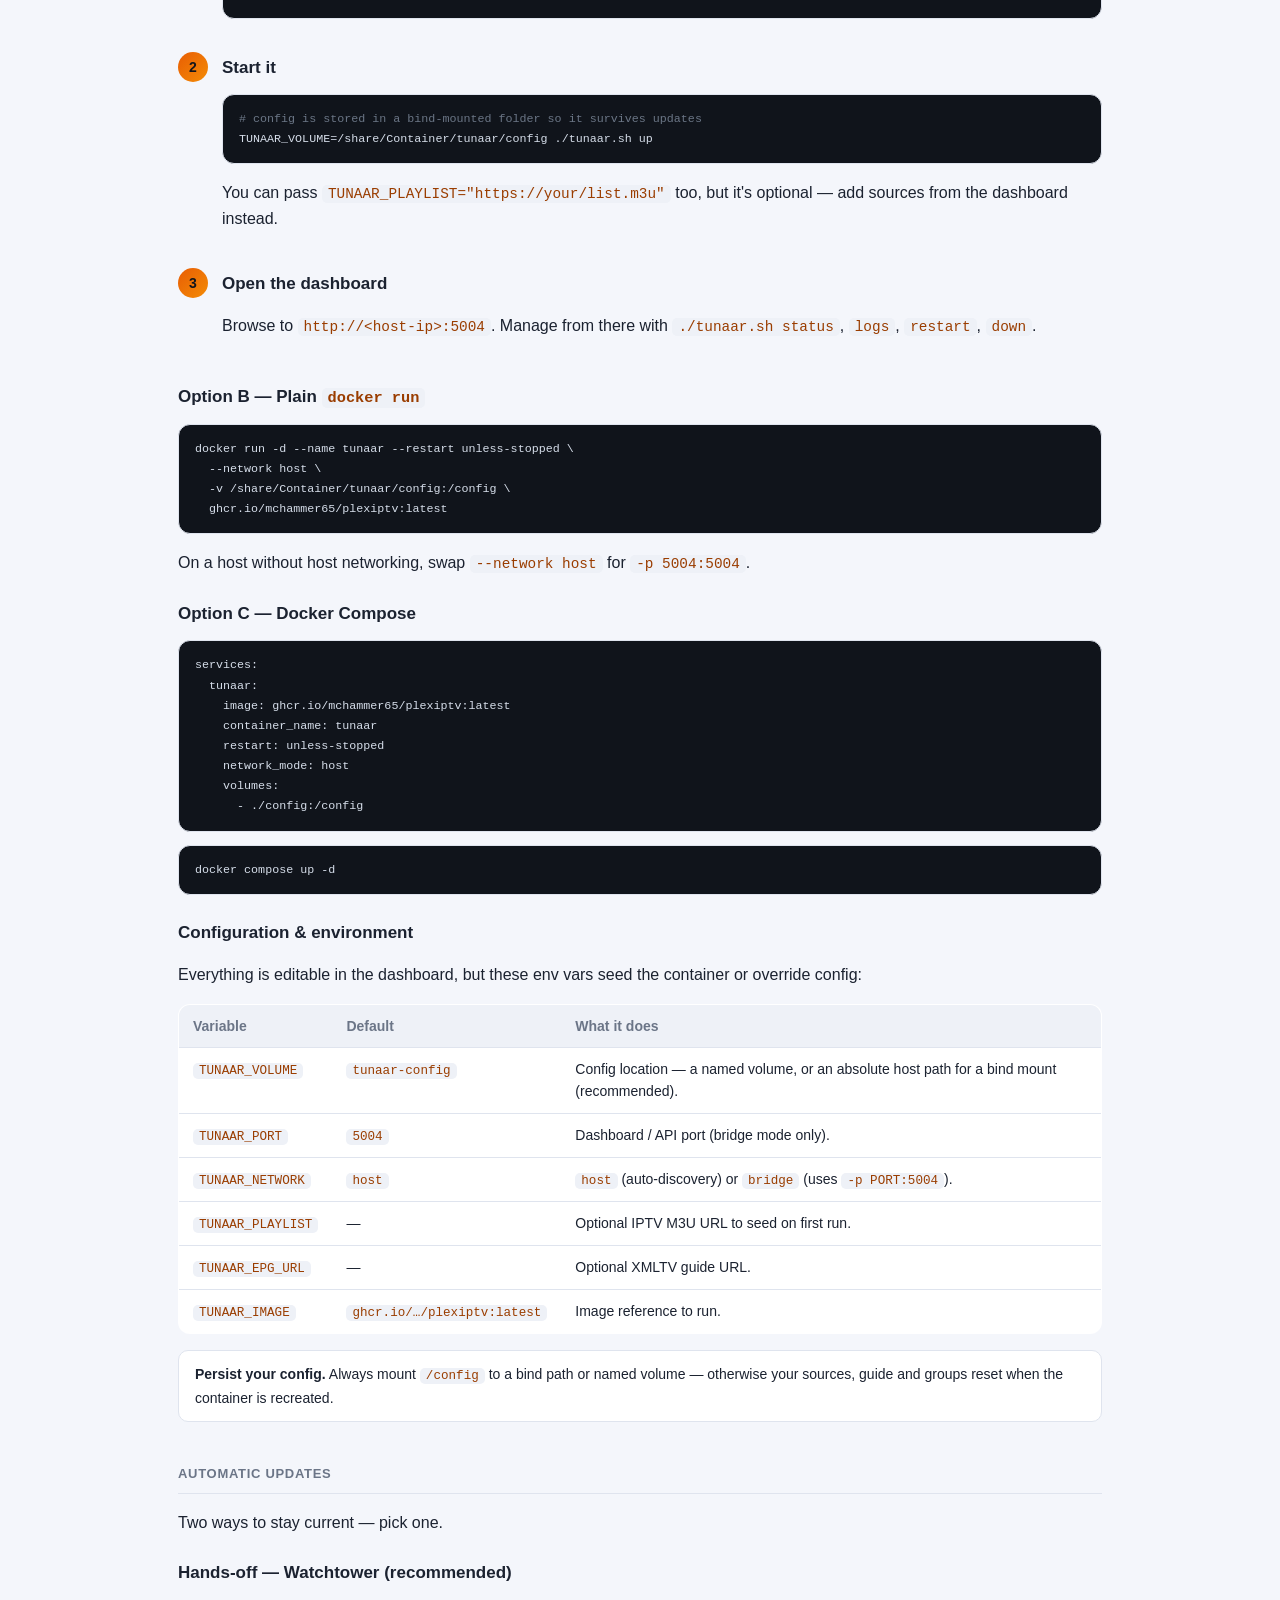
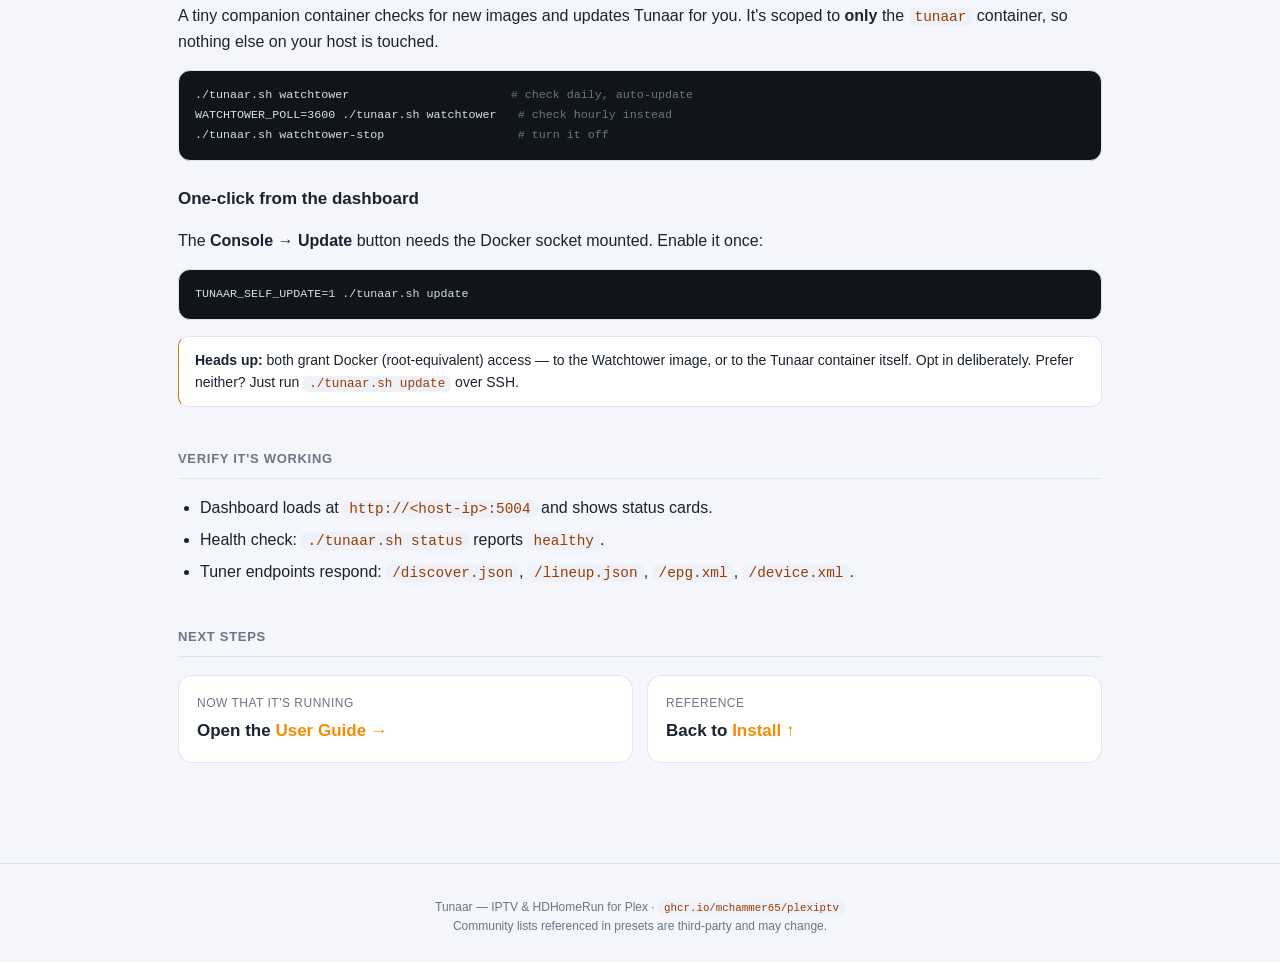
==== commit 3d4cbc10: "NAS deploy kit: per-platform guides + /readyz readiness endpoint Make "runs on all the usual NAS pla" ====
--- a/docs/install.html
+++ b/docs/install.html
@@ -110,6 +110,7 @@
     <a href="#requirements">Requirements</a>
     <a href="#install">Install</a>
     <a href="#updates">Updates</a>
+    <a href="nas.html">NAS</a>
     <a class="cta" href="user-guide.html">User Guide →</a>
   </nav>
   <button class="toggle" id="tg">🌙</button>
